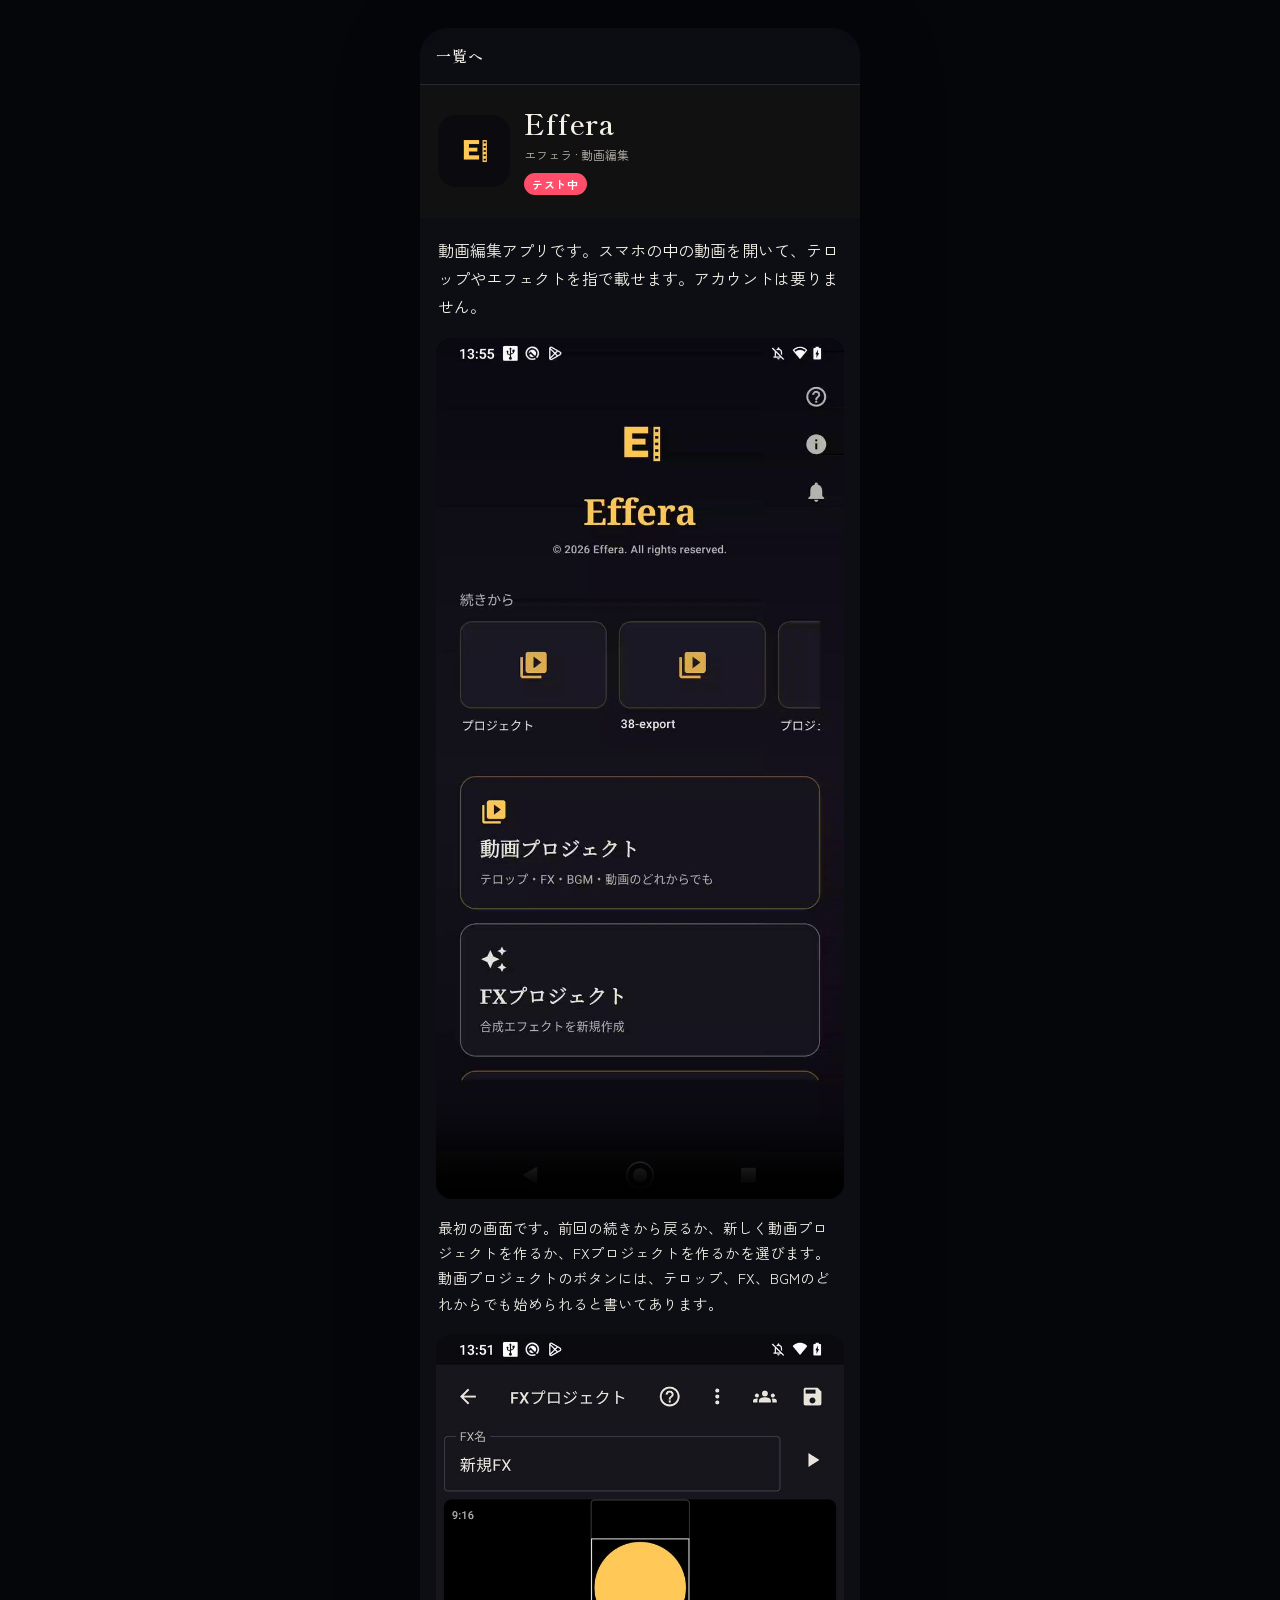
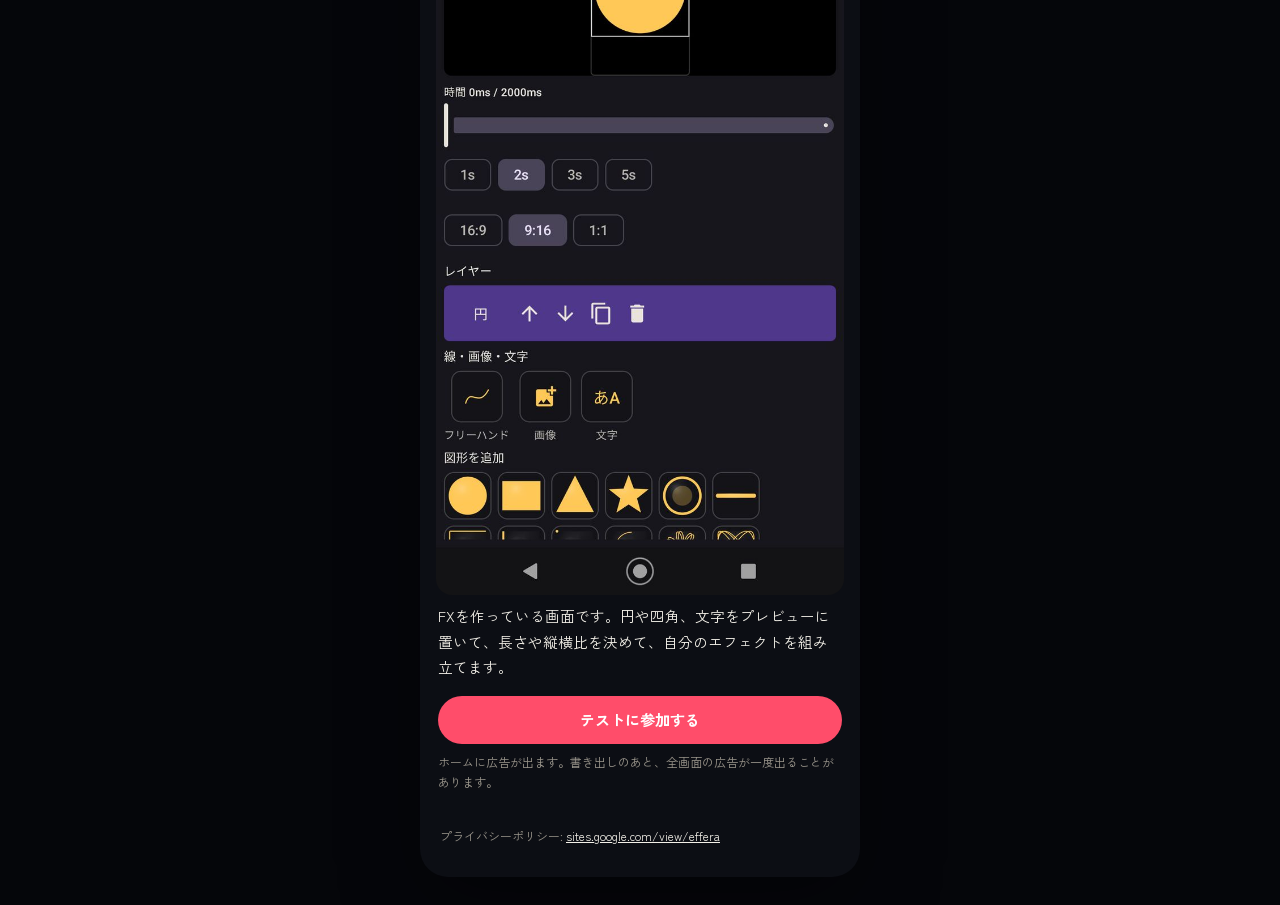
==== effera.html @ 66d4ed2a "しちゅーず開発室の紹介サイトを公開する。 Co-authored-by: Cursor <cursoragent@cursor.com>" ====
<!DOCTYPE html>
<html lang="ja">
<head>
  <meta charset="utf-8">
  <meta name="viewport" content="width=device-width, initial-scale=1, viewport-fit=cover">
  <meta name="theme-color" content="#0c0e14">
  <title>Effera — しちゅーず開発室</title>
  <link rel="icon" href="data:image/svg+xml,%3Csvg xmlns='http://www.w3.org/2000/svg' viewBox='0 0 32 32'%3E%3Crect width='32' height='32' rx='8' fill='%2316130f'/%3E%3Ccircle cx='16' cy='16' r='6' fill='none' stroke='%23c5362b' stroke-width='2'/%3E%3C/svg%3E">
  <link rel="preconnect" href="https://fonts.googleapis.com">
  <link rel="preconnect" href="https://fonts.gstatic.com" crossorigin>
  <link href="https://fonts.googleapis.com/css2?family=Shippori+Mincho:wght@500;600;700&family=Zen+Kaku+Gothic+New:wght@400;500;700&display=swap" rel="stylesheet">
  <link rel="stylesheet" href="styles.css">
</head>
<body>
  <div class="sheet">
    <header class="topbar">
      <a class="back" href="index.html">一覧へ</a>
    </header>
    <div class="mast mast--effera">
      <img src="assets/effera-icon.png" width="72" height="72" alt="">
      <div>
        <h1>Effera</h1>
        <p class="en">エフェラ · 動画編集</p>
        <span class="badge badge-test">テスト中</span>
      </div>
    </div>
    <p class="lead">動画編集アプリです。スマホの中の動画を開いて、テロップやエフェクトを指で載せます。アカウントは要りません。</p>
    <section class="scene">
      <video controls playsinline preload="metadata" poster="assets/shots/effera-home.jpg">
        <source src="assets/clips/effera.mp4" type="video/mp4">
      </video>
      <p>最初の画面です。前回の続きから戻るか、新しく動画プロジェクトを作るか、FXプロジェクトを作るかを選びます。動画プロジェクトのボタンには、テロップ、FX、BGMのどれからでも始められると書いてあります。</p>
    </section>
    <section class="scene">
      <img src="assets/shots/effera-fx.jpg" alt="円のレイヤーを置いているFXの編集画面">
      <p>FXを作っている画面です。円や四角、文字をプレビューに置いて、長さや縦横比を決めて、自分のエフェクトを組み立てます。</p>
    </section>
    <div class="actions">
      <a class="btn btn-seal" href="join.html?app=effera">テストに参加する</a>
    </div>
    <p class="fine">ホームに広告が出ます。書き出しのあと、全画面の広告が一度出ることがあります。</p>
    <footer class="site-footer">
      <p>プライバシーポリシー: <a href="https://sites.google.com/view/effera">sites.google.com/view/effera</a></p>
    </footer>
  </div>
</body>
</html>
---- styles.css ----
:root {
  --ink: #f3f0e8;
  --cream: #f3f0e8;
  --paper: #0c0e14;
  --card: #161922;
  --muted: #9b968c;
  --line: rgba(243, 240, 232, 0.12);
  --seal: #ff4d6a;
  --gold: #8fd3ff;
  --serif: "Shippori Mincho", "Yu Mincho", "Hiragino Mincho ProN", serif;
  --sans: "Zen Kaku Gothic New", "Hiragino Sans", "Yu Gothic", sans-serif;
  --sheet: 440px;
}

* { box-sizing: border-box; }

[hidden] { display: none !important; }

body {
  margin: 0;
  background: #05060a;
  color: var(--ink);
  font-family: var(--sans);
  font-weight: 400;
  line-height: 1.7;
  -webkit-font-smoothing: antialiased;
}

img { max-width: 100%; display: block; }

a { color: inherit; }

.sheet {
  width: min(100%, var(--sheet));
  margin: 0 auto;
  min-height: 100dvh;
  background: var(--paper);
}

.topbar {
  position: sticky;
  top: 0;
  z-index: 5;
  display: flex;
  align-items: center;
  gap: 12px;
  min-height: 48px;
  padding: calc(8px + env(safe-area-inset-top)) 16px 8px;
  background: rgba(12, 14, 20, 0.92);
  backdrop-filter: blur(10px);
  border-bottom: 1px solid var(--line);
}

.brand,
.back {
  font-family: var(--serif);
  font-weight: 600;
  letter-spacing: 0.06em;
  text-decoration: none;
  font-size: 15px;
}

.back {
  display: inline-flex;
  align-items: center;
  min-height: 40px;
}

.hero {
  padding: 32px 20px 8px;
}

.kicker {
  margin: 0 0 8px;
  font-size: 12px;
  letter-spacing: 0.22em;
  color: var(--gold);
}

h1 {
  margin: 0;
  font-family: var(--serif);
  font-weight: 600;
  font-size: 34px;
  line-height: 1.35;
  letter-spacing: 0.04em;
}

.lede {
  margin: 12px 0 0;
  color: var(--muted);
  font-size: 14px;
}

.list {
  display: grid;
  gap: 12px;
  margin: 0;
  padding: 18px 16px 8px;
  list-style: none;
}

.app {
  display: grid;
  grid-template-columns: 64px 1fr;
  gap: 4px 12px;
  align-items: center;
  padding: 14px;
  background: var(--card);
  border-radius: 18px;
}

.app img {
  grid-row: 1 / span 3;
  width: 64px;
  height: 64px;
  border-radius: 16px;
  align-self: start;
}

.app h2 {
  margin: 0;
  font-family: var(--serif);
  font-size: 20px;
  font-weight: 600;
  line-height: 1.3;
}

.app p {
  margin: 0;
  color: var(--muted);
  font-size: 13px;
  line-height: 1.5;
}

.badge {
  justify-self: start;
  display: inline-flex;
  align-items: center;
  min-height: 22px;
  margin-top: 4px;
  padding: 0 8px;
  border-radius: 999px;
  font-size: 11px;
  font-weight: 700;
  letter-spacing: 0.06em;
}

.badge-test {
  background: var(--seal);
  color: white;
}

.badge-soon {
  border: 1px solid rgba(243, 240, 232, 0.28);
  color: var(--muted);
}

.app .btn { grid-column: 1 / -1; margin-top: 8px; }

.mast {
  position: relative;
  display: grid;
  grid-template-columns: 72px 1fr;
  gap: 14px;
  align-items: center;
  padding: 20px 18px 22px;
  color: var(--cream);
}

.mast--effera { background: #111111; }
.mast--seki { background: #1b2838; }
.mast--seki::after,
.mast--library::after {
  content: "";
  position: absolute;
  left: 0;
  right: 0;
  bottom: 0;
  height: 5px;
}
.mast--seki::after {
  background: linear-gradient(90deg, #3d7edb 0 42%, #e2b23a 42% 58%, #e24b45 58% 100%);
}
.mast--library {
  background:
    radial-gradient(90px 60px at 88% 18%, rgba(255, 214, 140, 0.28), transparent 70%),
    #1a2744;
}
.mast--music {
  background:
    repeating-linear-gradient(
      to bottom,
      transparent 0 13px,
      rgba(246, 241, 230, 0.16) 13px 14px
    ),
    #3a2e26;
}

.mast img {
  width: 72px;
  height: 72px;
  border-radius: 18px;
}

.mast h1 {
  margin: 0;
  font-size: 28px;
  letter-spacing: 0.03em;
}

.mast .en {
  margin: 2px 0 0;
  font-size: 12px;
  color: rgba(246, 241, 230, 0.72);
}

.mast .badge { margin-top: 8px; }

.mast .badge-soon {
  border-color: rgba(246, 241, 230, 0.45);
  color: var(--cream);
}

.shots {
  display: flex;
  gap: 10px;
  overflow-x: auto;
  scroll-snap-type: x mandatory;
  padding: 14px 16px 0;
  scrollbar-width: none;
}

.shots::-webkit-scrollbar { display: none; }

.shots img {
  height: 280px;
  width: auto;
  max-width: none;
  border-radius: 14px;
  scroll-snap-align: start;
  background: #111;
  border: 1px solid var(--line);
}

.swipe {
  margin: 6px 18px 0;
  color: var(--muted);
  font-size: 11px;
  letter-spacing: 0.08em;
}

.lead {
  margin: 0;
  padding: 18px 18px 0;
  font-size: 16px;
  line-height: 1.75;
}

.scene {
  margin: 18px 16px 0;
}

.scene img,
.scene video {
  width: 100%;
  height: auto;
  border-radius: 16px;
  background: #000;
}

.scene p {
  margin: 8px 2px 0;
  font-size: 14.5px;
  line-height: 1.75;
}

.body { padding: 16px 18px 8px; }

.hook {
  margin: 0;
  font-family: var(--serif);
  font-size: 18px;
  font-weight: 600;
  line-height: 1.55;
}

.body > p { margin: 10px 0 0; font-size: 14.5px; }

.points {
  margin: 14px 0 0;
  padding: 0;
  list-style: none;
}

.points li {
  display: flex;
  gap: 10px;
  align-items: baseline;
  padding: 8px 0;
  border-top: 1px solid var(--line);
  font-size: 14px;
}

.points li::before {
  content: "";
  flex: 0 0 6px;
  height: 6px;
  border-radius: 50%;
  background: var(--seal);
  transform: translateY(-1px);
}

.actions {
  display: grid;
  gap: 8px;
  padding: 16px 18px 8px;
}

.btn {
  display: flex;
  align-items: center;
  justify-content: center;
  min-height: 48px;
  padding: 0 16px;
  border-radius: 999px;
  text-decoration: none;
  font-weight: 700;
  font-size: 15px;
}

.btn-seal { background: var(--seal); color: white; }
.btn-ink { background: #f3f0e8; color: #0c0e14; }
.btn-ghost {
  background: transparent;
  color: var(--cream);
  border: 1px solid rgba(243, 240, 232, 0.28);
}

.clip {
  margin: 16px 16px 0;
}

.clip video {
  width: 100%;
  height: auto;
  border-radius: 18px;
  background: #000;
}

.clip figcaption {
  margin: 8px 2px 0;
  color: var(--muted);
  font-size: 11px;
  letter-spacing: 0.08em;
}

.fine {
  margin: 0;
  padding: 0 18px 12px;
  color: var(--muted);
  font-size: 12px;
}

.steps {
  margin: 16px 16px 0;
  padding: 0;
  list-style: none;
  display: grid;
  gap: 12px;
}

.steps li {
  display: grid;
  grid-template-columns: 42px 1fr;
  gap: 12px;
  align-items: start;
  padding: 14px 14px 14px 12px;
  background: var(--card);
  border-radius: 16px;
}

.steps li > span {
  font-family: var(--serif);
  font-size: 26px;
  line-height: 1;
  color: var(--seal);
}

.steps strong { display: block; font-size: 15px; }

.steps p {
  margin: 2px 0 0;
  color: var(--muted);
  font-size: 13px;
}

.cautions {
  margin: 14px 18px 0;
  padding: 0;
  list-style: none;
  color: var(--muted);
  font-size: 13px;
}

.cautions li {
  padding: 7px 0;
  border-top: 1px solid var(--line);
}

.site-footer {
  padding: 22px 20px calc(22px + env(safe-area-inset-bottom));
  color: var(--muted);
  font-size: 12px;
}

.site-footer p { margin: 0 0 8px; }
.site-footer a { color: var(--ink); }

.join-lead { font-size: 14px; }

:focus-visible {
  outline: 2px solid var(--seal);
  outline-offset: 3px;
}

@media (min-width: 720px) {
  body { padding: 28px 0; }
  .sheet {
    min-height: auto;
    border-radius: 28px;
    overflow: hidden;
    box-shadow: 0 24px 80px rgba(0, 0, 0, 0.35);
  }
}
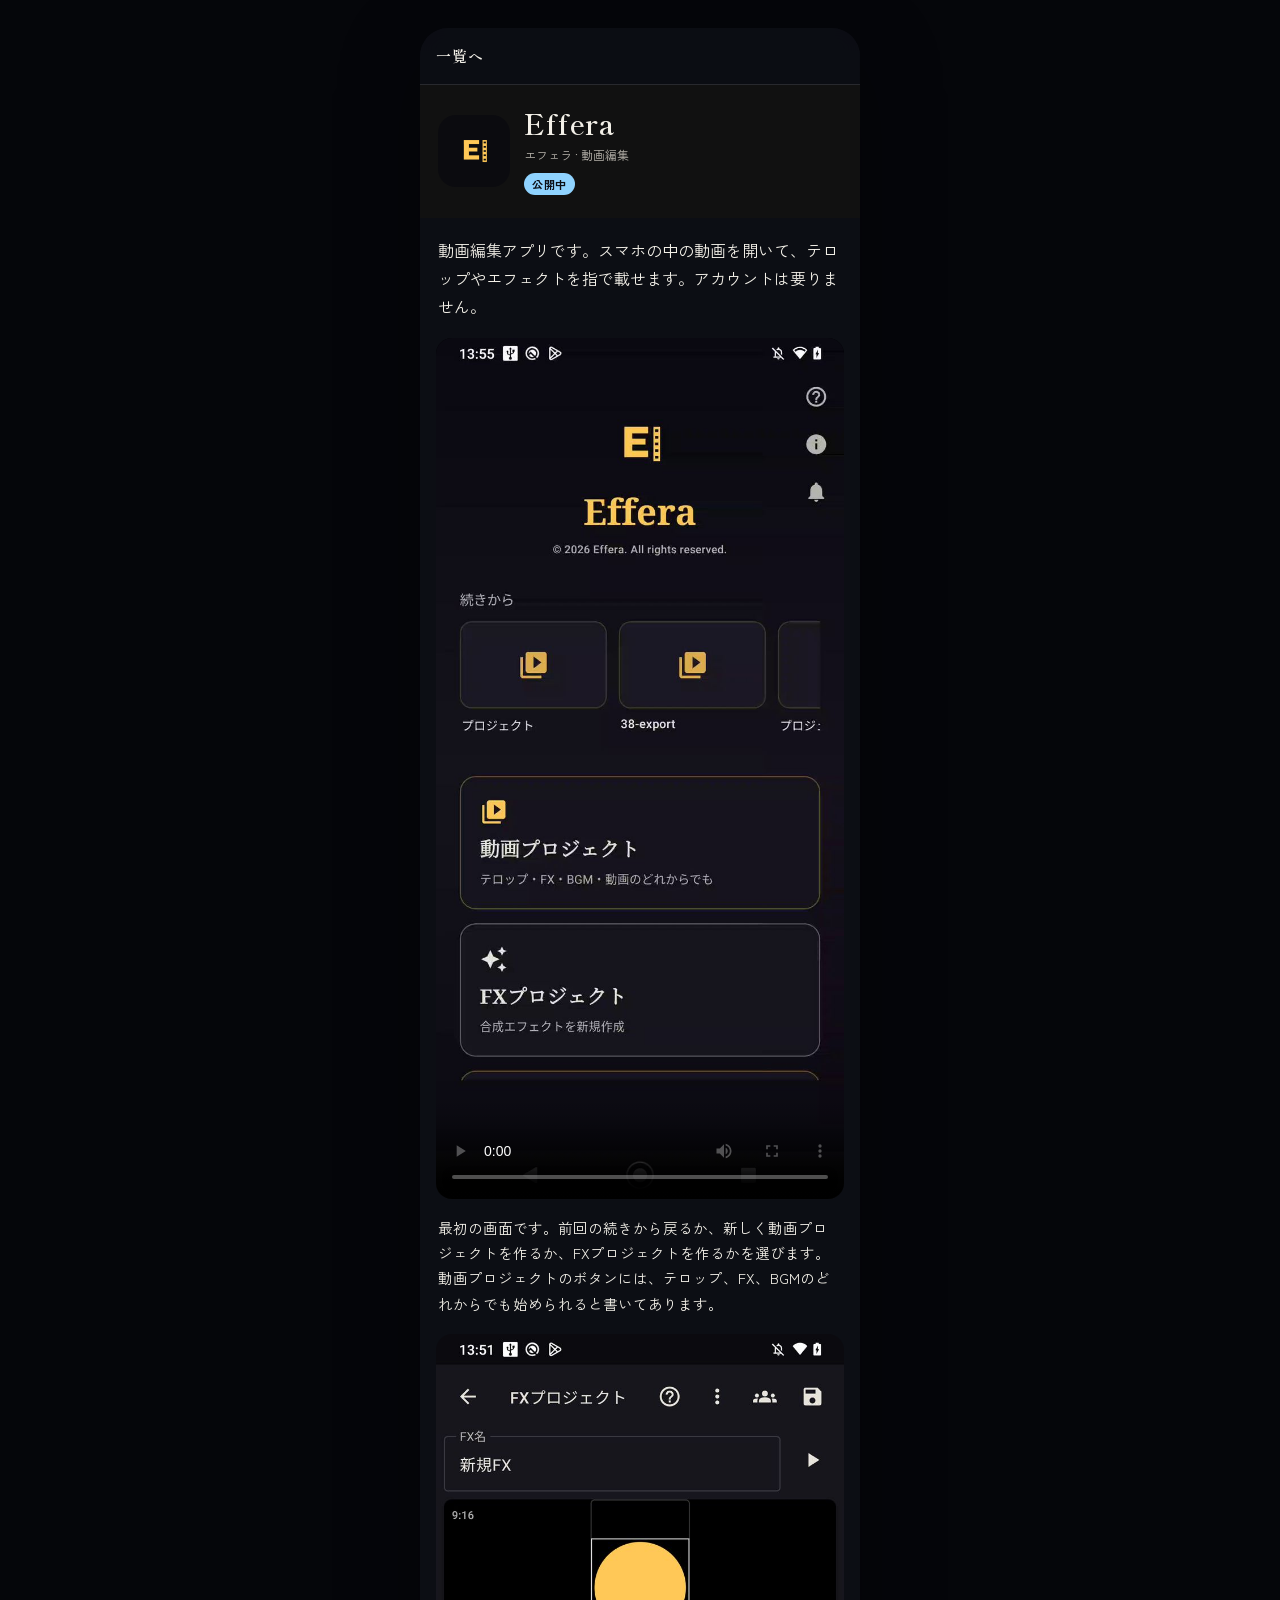
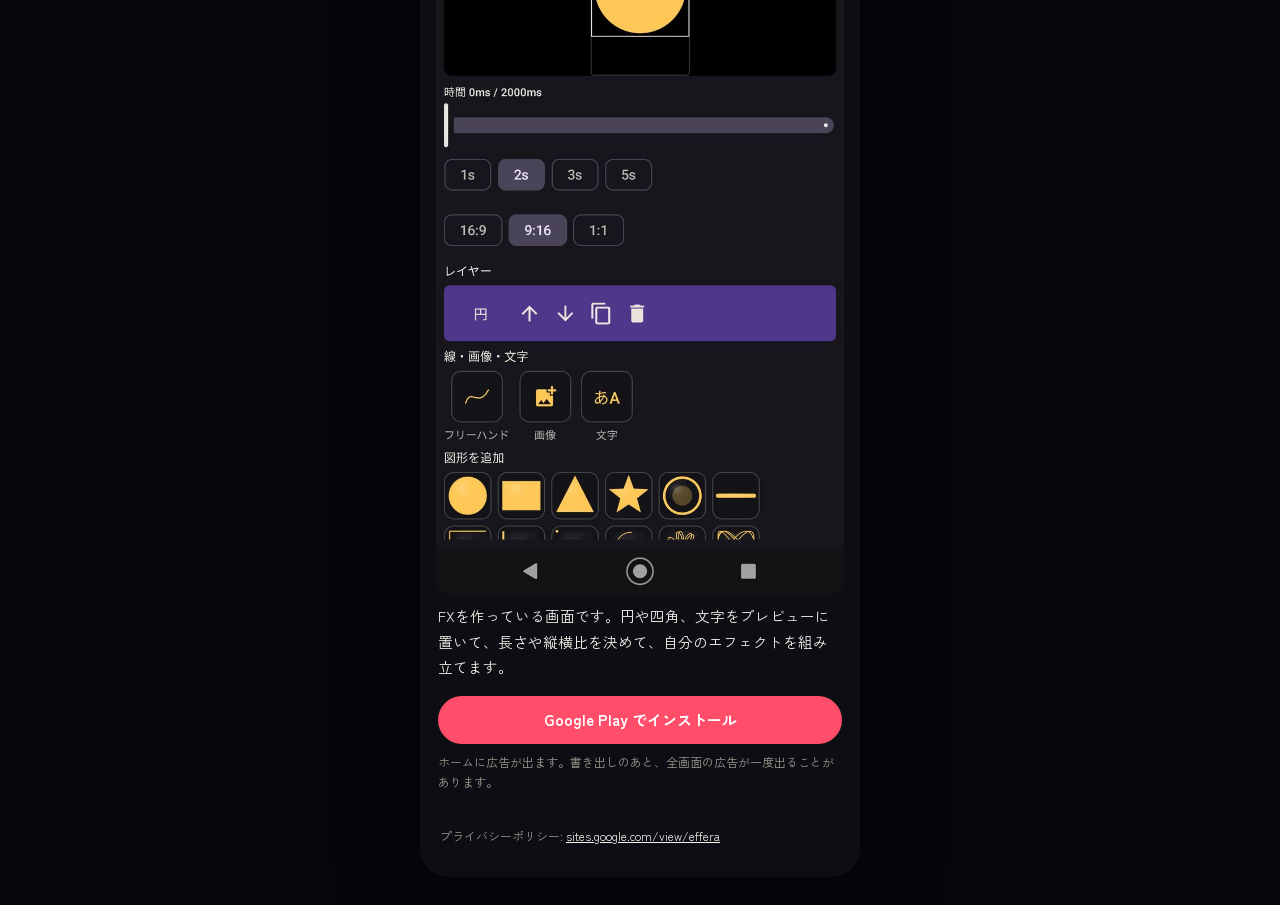
==== commit 22bf1dd1: "Efferaを公開済みにして、Google Playからインストールできるようにする。 Co-authored-by: Cursor <cursoragent@cursor.com>" ====
--- a/effera.html
+++ b/effera.html
@@ -4,24 +4,59 @@
   <meta charset="utf-8">
   <meta name="viewport" content="width=device-width, initial-scale=1, viewport-fit=cover">
   <meta name="theme-color" content="#0c0e14">
+  <meta name="description" content="動画編集アプリです。スマホの中の動画を開いて、テロップやエフェクトを指で載せます。アカウントは要りません。Google Playで公開中です。">
+  <meta name="robots" content="index,follow,max-image-preview:large">
+  <link rel="canonical" href="https://stew0428-sketch.github.io/shichuzu/effera.html">
+  <meta property="og:type" content="website">
+  <meta property="og:locale" content="ja_JP">
+  <meta property="og:site_name" content="しちゅーず開発室">
+  <meta property="og:title" content="Effera — しちゅーず開発室">
+  <meta property="og:description" content="動画編集アプリです。スマホの中の動画を開いて、テロップやエフェクトを指で載せます。アカウントは要りません。">
+  <meta property="og:url" content="https://stew0428-sketch.github.io/shichuzu/effera.html">
+  <meta property="og:image" content="https://stew0428-sketch.github.io/shichuzu/assets/shots/effera-home.jpg">
+  <meta name="twitter:card" content="summary_large_image">
+  <meta name="twitter:title" content="Effera — しちゅーず開発室">
+  <meta name="twitter:description" content="動画編集アプリです。スマホの中の動画を開いて、テロップやエフェクトを指で載せます。アカウントは要りません。">
+  <meta name="twitter:image" content="https://stew0428-sketch.github.io/shichuzu/assets/shots/effera-home.jpg">
   <title>Effera — しちゅーず開発室</title>
   <link rel="icon" href="data:image/svg+xml,%3Csvg xmlns='http://www.w3.org/2000/svg' viewBox='0 0 32 32'%3E%3Crect width='32' height='32' rx='8' fill='%2316130f'/%3E%3Ccircle cx='16' cy='16' r='6' fill='none' stroke='%23c5362b' stroke-width='2'/%3E%3C/svg%3E">
   <link rel="preconnect" href="https://fonts.googleapis.com">
   <link rel="preconnect" href="https://fonts.gstatic.com" crossorigin>
   <link href="https://fonts.googleapis.com/css2?family=Shippori+Mincho:wght@500;600;700&family=Zen+Kaku+Gothic+New:wght@400;500;700&display=swap" rel="stylesheet">
   <link rel="stylesheet" href="styles.css">
+  <script type="application/ld+json">
+  {
+    "@context": "https://schema.org",
+    "@type": "SoftwareApplication",
+    "name": "Effera",
+    "alternateName": "エフェラ",
+    "applicationCategory": "MultimediaApplication",
+    "operatingSystem": "Android",
+    "description": "動画編集アプリです。スマホの中の動画を開いて、テロップやエフェクトを指で載せます。アカウントは要りません。",
+    "image": "https://stew0428-sketch.github.io/shichuzu/assets/shots/effera-home.jpg",
+    "url": "https://stew0428-sketch.github.io/shichuzu/effera.html",
+    "downloadUrl": "https://play.google.com/store/apps/details?id=app.effera",
+    "inLanguage": "ja",
+    "author": {
+      "@type": "Organization",
+      "name": "しちゅーず開発室",
+      "url": "https://stew0428-sketch.github.io/shichuzu/"
+    }
+  }
+  </script>
 </head>
 <body>
   <div class="sheet">
     <header class="topbar">
       <a class="back" href="index.html">一覧へ</a>
     </header>
+    <main>
     <div class="mast mast--effera">
       <img src="assets/effera-icon.png" width="72" height="72" alt="">
       <div>
         <h1>Effera</h1>
         <p class="en">エフェラ · 動画編集</p>
-        <span class="badge badge-test">テスト中</span>
+        <span class="badge badge-live">公開中</span>
       </div>
     </div>
     <p class="lead">動画編集アプリです。スマホの中の動画を開いて、テロップやエフェクトを指で載せます。アカウントは要りません。</p>
@@ -36,12 +71,13 @@
       <p>FXを作っている画面です。円や四角、文字をプレビューに置いて、長さや縦横比を決めて、自分のエフェクトを組み立てます。</p>
     </section>
     <div class="actions">
-      <a class="btn btn-seal" href="join.html?app=effera">テストに参加する</a>
+      <a class="btn btn-seal" href="https://play.google.com/store/apps/details?id=app.effera">Google Play でインストール</a>
     </div>
     <p class="fine">ホームに広告が出ます。書き出しのあと、全画面の広告が一度出ることがあります。</p>
     <footer class="site-footer">
       <p>プライバシーポリシー: <a href="https://sites.google.com/view/effera">sites.google.com/view/effera</a></p>
     </footer>
+    </main>
   </div>
 </body>
 </html>
--- a/styles.css
+++ b/styles.css
@@ -151,6 +151,11 @@
   color: white;
 }
 
+.badge-live {
+  background: var(--gold);
+  color: #0c0e14;
+}
+
 .badge-soon {
   border: 1px solid rgba(243, 240, 232, 0.28);
   color: var(--muted);
@@ -187,15 +192,7 @@
     radial-gradient(90px 60px at 88% 18%, rgba(255, 214, 140, 0.28), transparent 70%),
     #1a2744;
 }
-.mast--music {
-  background:
-    repeating-linear-gradient(
-      to bottom,
-      transparent 0 13px,
-      rgba(246, 241, 230, 0.16) 13px 14px
-    ),
-    #3a2e26;
-}
+.mast--music { background: #231238; }
 
 .mast img {
   width: 72px;
@@ -408,6 +405,36 @@
   border-top: 1px solid var(--line);
 }
 
+.faq {
+  margin: 22px 16px 0;
+  padding: 16px 14px 6px;
+  background: var(--card);
+  border-radius: 18px;
+}
+
+.faq h2 {
+  margin: 0;
+  font-family: var(--serif);
+  font-size: 18px;
+  font-weight: 600;
+}
+
+.faq h3 {
+  margin: 16px 0 0;
+  font-size: 14px;
+  font-weight: 700;
+  line-height: 1.5;
+}
+
+.faq p {
+  margin: 4px 0 0;
+  color: var(--muted);
+  font-size: 13.5px;
+  line-height: 1.7;
+}
+
+.faq a { color: var(--ink); }
+
 .site-footer {
   padding: 22px 20px calc(22px + env(safe-area-inset-bottom));
   color: var(--muted);
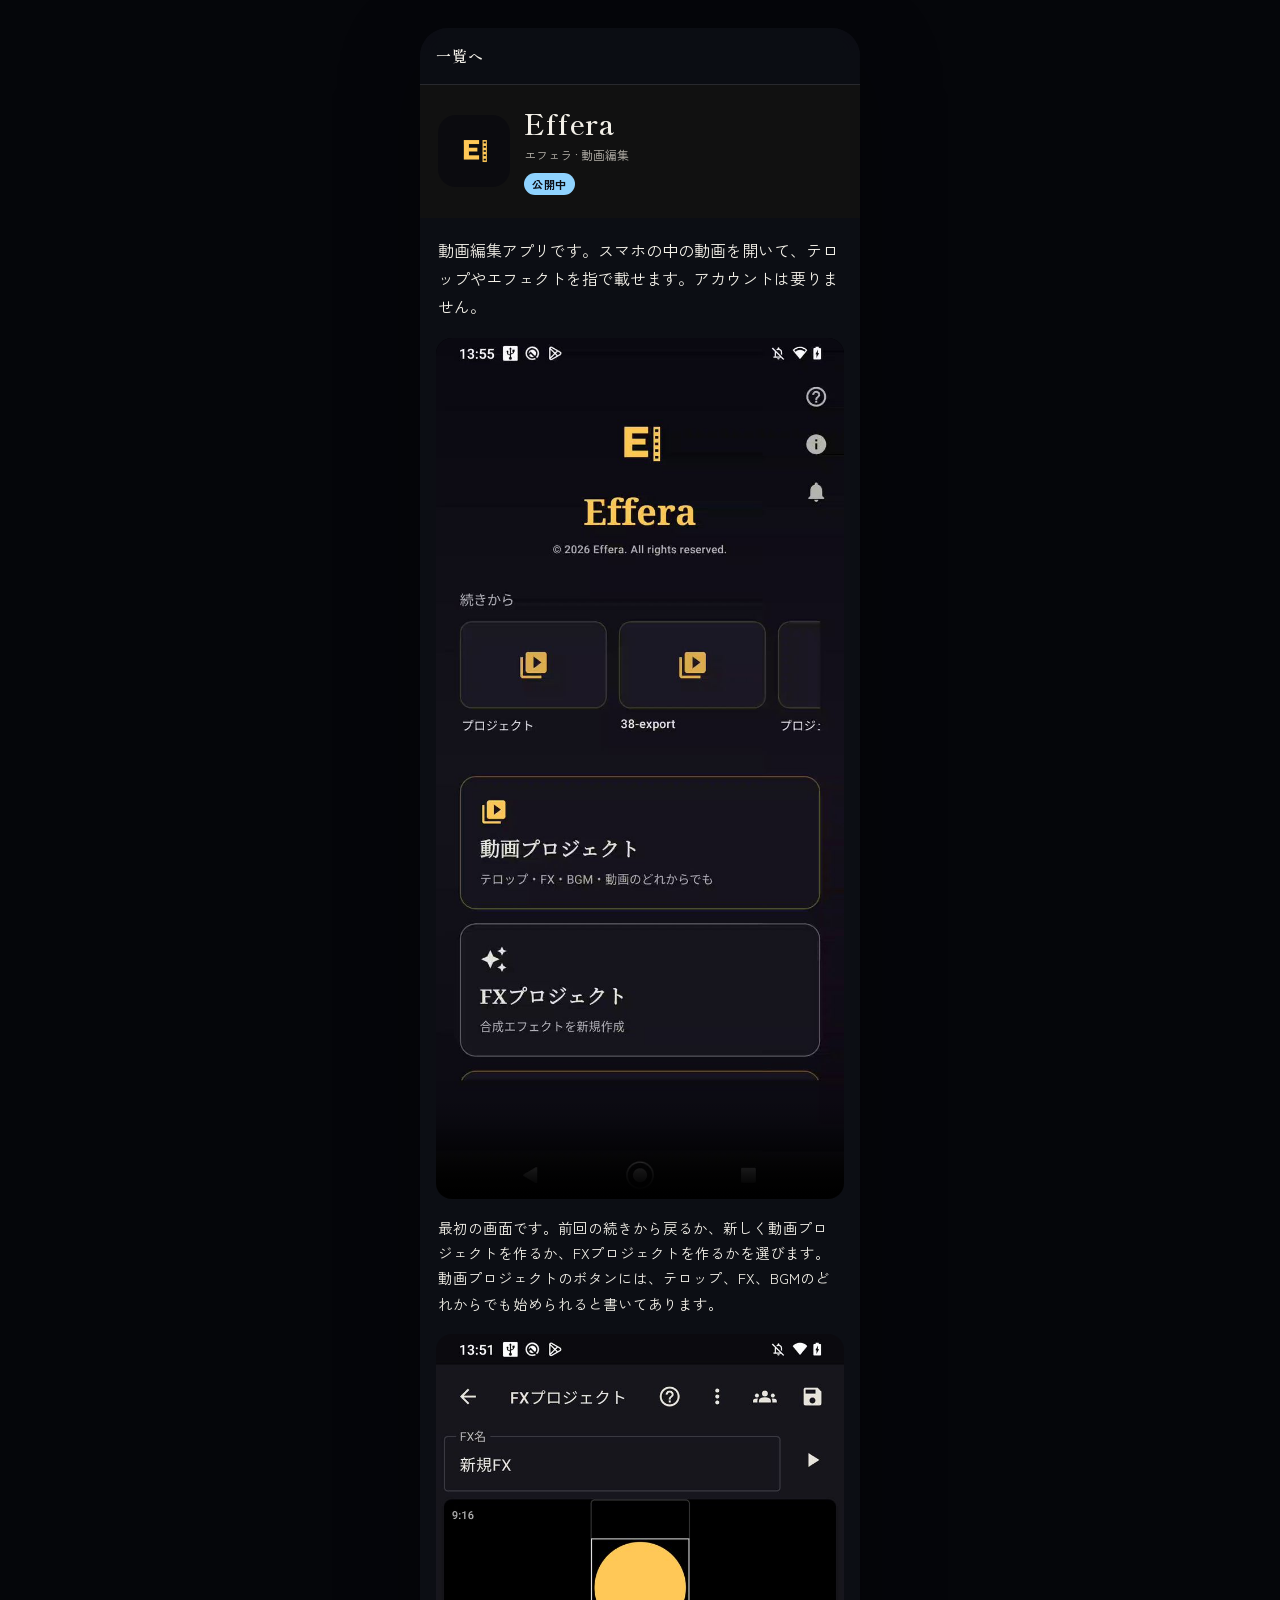
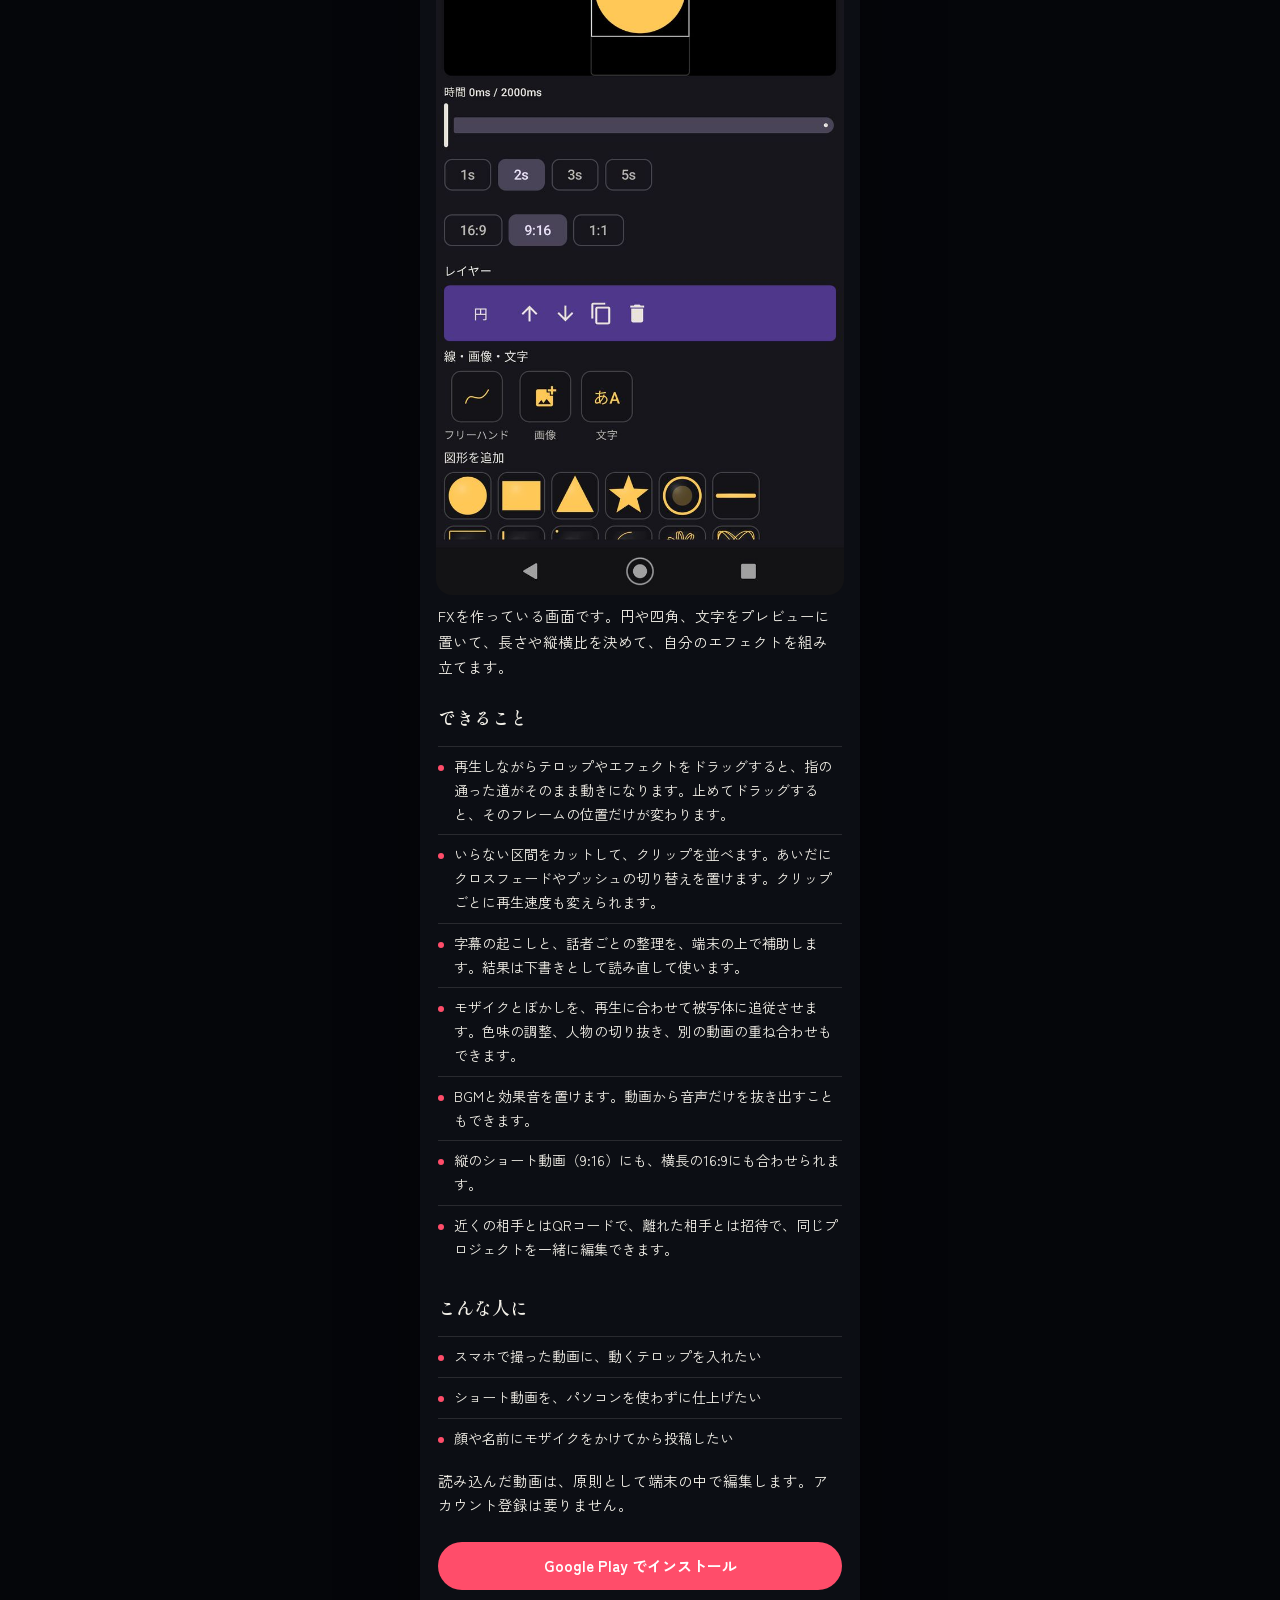
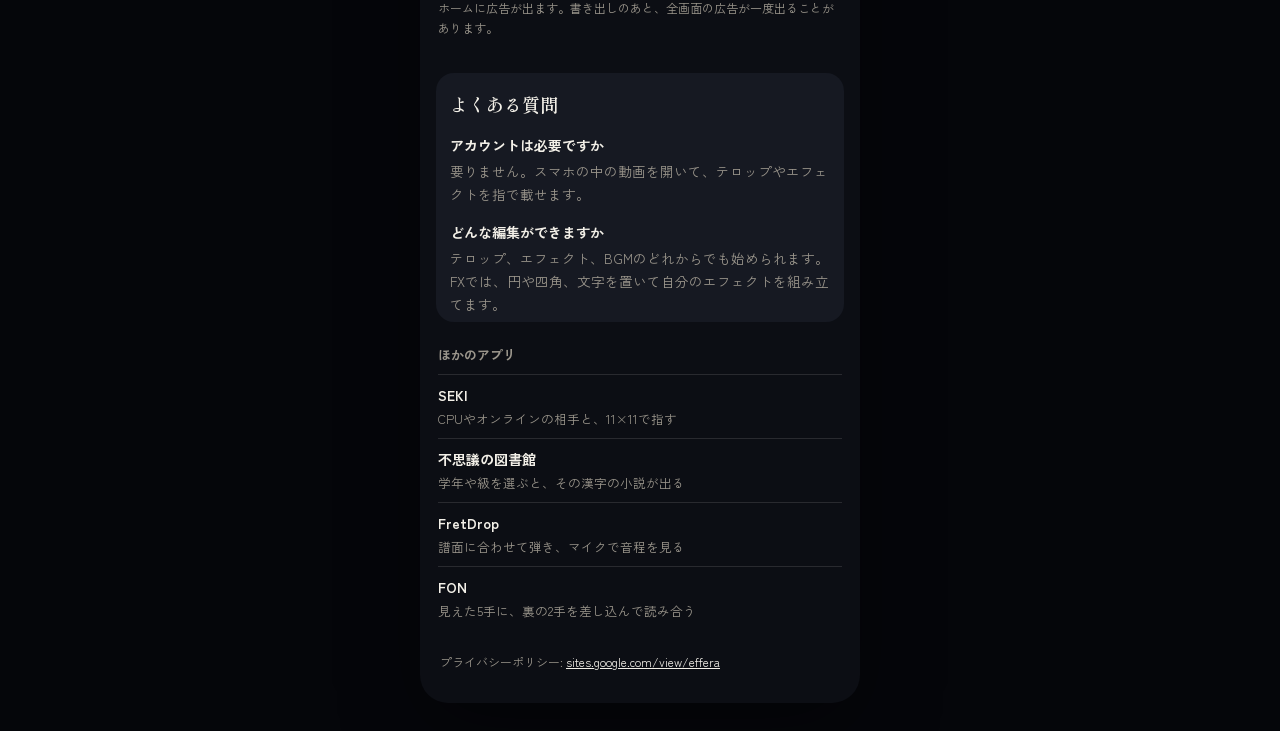
==== commit e5d1a067: "各アプリの中身が検索と一覧から伝わるように、画面と本文を増やす。 Co-authored-by: Cursor <cursoragent@cursor.com>" ====
--- a/effera.html
+++ b/effera.html
@@ -1,6 +1,15 @@
 <!DOCTYPE html>
 <html lang="ja">
 <head>
+  <!-- Google tag (gtag.js) -->
+  <script async src="https://www.googletagmanager.com/gtag/js?id=G-Q0G8CTQDV0"></script>
+  <script>
+    window.dataLayer = window.dataLayer || [];
+    function gtag(){dataLayer.push(arguments);}
+    gtag('js', new Date());
+
+    gtag('config', 'G-Q0G8CTQDV0');
+  </script>
   <meta charset="utf-8">
   <meta name="viewport" content="width=device-width, initial-scale=1, viewport-fit=cover">
   <meta name="theme-color" content="#0c0e14">
@@ -10,15 +19,15 @@
   <meta property="og:type" content="website">
   <meta property="og:locale" content="ja_JP">
   <meta property="og:site_name" content="しちゅーず開発室">
-  <meta property="og:title" content="Effera — しちゅーず開発室">
+  <meta property="og:title" content="Effera — スマホの動画編集アプリ">
   <meta property="og:description" content="動画編集アプリです。スマホの中の動画を開いて、テロップやエフェクトを指で載せます。アカウントは要りません。">
   <meta property="og:url" content="https://stew0428-sketch.github.io/shichuzu/effera.html">
   <meta property="og:image" content="https://stew0428-sketch.github.io/shichuzu/assets/shots/effera-home.jpg">
   <meta name="twitter:card" content="summary_large_image">
-  <meta name="twitter:title" content="Effera — しちゅーず開発室">
+  <meta name="twitter:title" content="Effera — スマホの動画編集アプリ">
   <meta name="twitter:description" content="動画編集アプリです。スマホの中の動画を開いて、テロップやエフェクトを指で載せます。アカウントは要りません。">
   <meta name="twitter:image" content="https://stew0428-sketch.github.io/shichuzu/assets/shots/effera-home.jpg">
-  <title>Effera — しちゅーず開発室</title>
+  <title>Effera — スマホの動画編集アプリ</title>
   <link rel="icon" href="data:image/svg+xml,%3Csvg xmlns='http://www.w3.org/2000/svg' viewBox='0 0 32 32'%3E%3Crect width='32' height='32' rx='8' fill='%2316130f'/%3E%3Ccircle cx='16' cy='16' r='6' fill='none' stroke='%23c5362b' stroke-width='2'/%3E%3C/svg%3E">
   <link rel="preconnect" href="https://fonts.googleapis.com">
   <link rel="preconnect" href="https://fonts.gstatic.com" crossorigin>
@@ -36,12 +45,37 @@
     "image": "https://stew0428-sketch.github.io/shichuzu/assets/shots/effera-home.jpg",
     "url": "https://stew0428-sketch.github.io/shichuzu/effera.html",
     "downloadUrl": "https://play.google.com/store/apps/details?id=app.effera",
+    "offers": { "@type": "Offer", "price": "0", "priceCurrency": "JPY" },
     "inLanguage": "ja",
     "author": {
       "@type": "Organization",
       "name": "しちゅーず開発室",
       "url": "https://stew0428-sketch.github.io/shichuzu/"
     }
+  }
+  </script>
+  <script type="application/ld+json">
+  {
+    "@context": "https://schema.org",
+    "@type": "FAQPage",
+    "mainEntity": [
+      {
+        "@type": "Question",
+        "name": "アカウントは必要ですか",
+        "acceptedAnswer": {
+          "@type": "Answer",
+          "text": "要りません。スマホの中の動画を開いて、テロップやエフェクトを指で載せます。"
+        }
+      },
+      {
+        "@type": "Question",
+        "name": "どんな編集ができますか",
+        "acceptedAnswer": {
+          "@type": "Answer",
+          "text": "テロップ、エフェクト、BGMのどれからでも始められます。FXでは、円や四角、文字を置いて自分のエフェクトを組み立てます。"
+        }
+      }
+    ]
   }
   </script>
 </head>
@@ -70,10 +104,45 @@
       <img src="assets/shots/effera-fx.jpg" alt="円のレイヤーを置いているFXの編集画面">
       <p>FXを作っている画面です。円や四角、文字をプレビューに置いて、長さや縦横比を決めて、自分のエフェクトを組み立てます。</p>
     </section>
+    <section class="body">
+      <h2>できること</h2>
+      <ul class="points">
+        <li>再生しながらテロップやエフェクトをドラッグすると、指の通った道がそのまま動きになります。止めてドラッグすると、そのフレームの位置だけが変わります。</li>
+        <li>いらない区間をカットして、クリップを並べます。あいだにクロスフェードやプッシュの切り替えを置けます。クリップごとに再生速度も変えられます。</li>
+        <li>字幕の起こしと、話者ごとの整理を、端末の上で補助します。結果は下書きとして読み直して使います。</li>
+        <li>モザイクとぼかしを、再生に合わせて被写体に追従させます。色味の調整、人物の切り抜き、別の動画の重ね合わせもできます。</li>
+        <li>BGMと効果音を置けます。動画から音声だけを抜き出すこともできます。</li>
+        <li>縦のショート動画（9:16）にも、横長の16:9にも合わせられます。</li>
+        <li>近くの相手とはQRコードで、離れた相手とは招待で、同じプロジェクトを一緒に編集できます。</li>
+      </ul>
+      <h2>こんな人に</h2>
+      <ul class="points">
+        <li>スマホで撮った動画に、動くテロップを入れたい</li>
+        <li>ショート動画を、パソコンを使わずに仕上げたい</li>
+        <li>顔や名前にモザイクをかけてから投稿したい</li>
+      </ul>
+      <p>読み込んだ動画は、原則として端末の中で編集します。アカウント登録は要りません。</p>
+    </section>
     <div class="actions">
       <a class="btn btn-seal" href="https://play.google.com/store/apps/details?id=app.effera">Google Play でインストール</a>
     </div>
     <p class="fine">ホームに広告が出ます。書き出しのあと、全画面の広告が一度出ることがあります。</p>
+    <section class="faq">
+      <h2>よくある質問</h2>
+      <h3>アカウントは必要ですか</h3>
+      <p>要りません。スマホの中の動画を開いて、テロップやエフェクトを指で載せます。</p>
+      <h3>どんな編集ができますか</h3>
+      <p>テロップ、エフェクト、BGMのどれからでも始められます。FXでは、円や四角、文字を置いて自分のエフェクトを組み立てます。</p>
+    </section>
+    <nav class="also" aria-label="ほかのアプリ">
+      <h2>ほかのアプリ</h2>
+      <ul>
+        <li><a href="seki.html">SEKI</a><span>CPUやオンラインの相手と、11×11で指す</span></li>
+        <li><a href="library.html">不思議の図書館</a><span>学年や級を選ぶと、その漢字の小説が出る</span></li>
+        <li><a href="music.html">FretDrop</a><span>譜面に合わせて弾き、マイクで音程を見る</span></li>
+        <li><a href="fon.html">FON</a><span>見えた5手に、裏の2手を差し込んで読み合う</span></li>
+      </ul>
+    </nav>
     <footer class="site-footer">
       <p>プライバシーポリシー: <a href="https://sites.google.com/view/effera">sites.google.com/view/effera</a></p>
     </footer>
--- a/styles.css
+++ b/styles.css
@@ -111,7 +111,7 @@
 }
 
 .app img {
-  grid-row: 1 / span 3;
+  grid-row: 1 / span 4;
   width: 64px;
   height: 64px;
   border-radius: 16px;
@@ -163,6 +163,13 @@
 
 .app .btn { grid-column: 1 / -1; margin-top: 8px; }
 
+.app .genre {
+  color: var(--gold);
+  font-size: 11px;
+  font-weight: 700;
+  letter-spacing: 0.08em;
+}
+
 .mast {
   position: relative;
   display: grid;
@@ -193,6 +200,7 @@
     #1a2744;
 }
 .mast--music { background: #231238; }
+.mast--fon { background: #4a1016; }
 
 .mast img {
   width: 72px;
@@ -229,6 +237,13 @@
 }
 
 .shots::-webkit-scrollbar { display: none; }
+
+.shots a {
+  flex: 0 0 auto;
+  scroll-snap-align: start;
+}
+
+.shots--top img { height: 240px; }
 
 .shots img {
   height: 280px;
@@ -283,6 +298,15 @@
 }
 
 .body > p { margin: 10px 0 0; font-size: 14.5px; }
+
+.body h2 {
+  margin: 22px 0 0;
+  font-family: var(--serif);
+  font-size: 18px;
+  font-weight: 600;
+}
+
+.body h2:first-child { margin-top: 6px; }
 
 .points {
   margin: 14px 0 0;
@@ -435,6 +459,42 @@
 
 .faq a { color: var(--ink); }
 
+.also {
+  margin: 18px 16px 0;
+  padding: 4px 2px 0;
+}
+
+.also h2 {
+  margin: 0;
+  font-size: 13px;
+  font-weight: 700;
+  color: var(--muted);
+}
+
+.also ul {
+  margin: 8px 0 0;
+  padding: 0;
+  list-style: none;
+}
+
+.also li {
+  padding: 9px 0;
+  border-top: 1px solid var(--line);
+  font-size: 14px;
+}
+
+.also a {
+  font-weight: 700;
+  text-decoration: none;
+}
+
+.also span {
+  display: block;
+  color: var(--muted);
+  font-size: 12.5px;
+  font-weight: 400;
+}
+
 .site-footer {
   padding: 22px 20px calc(22px + env(safe-area-inset-bottom));
   color: var(--muted);
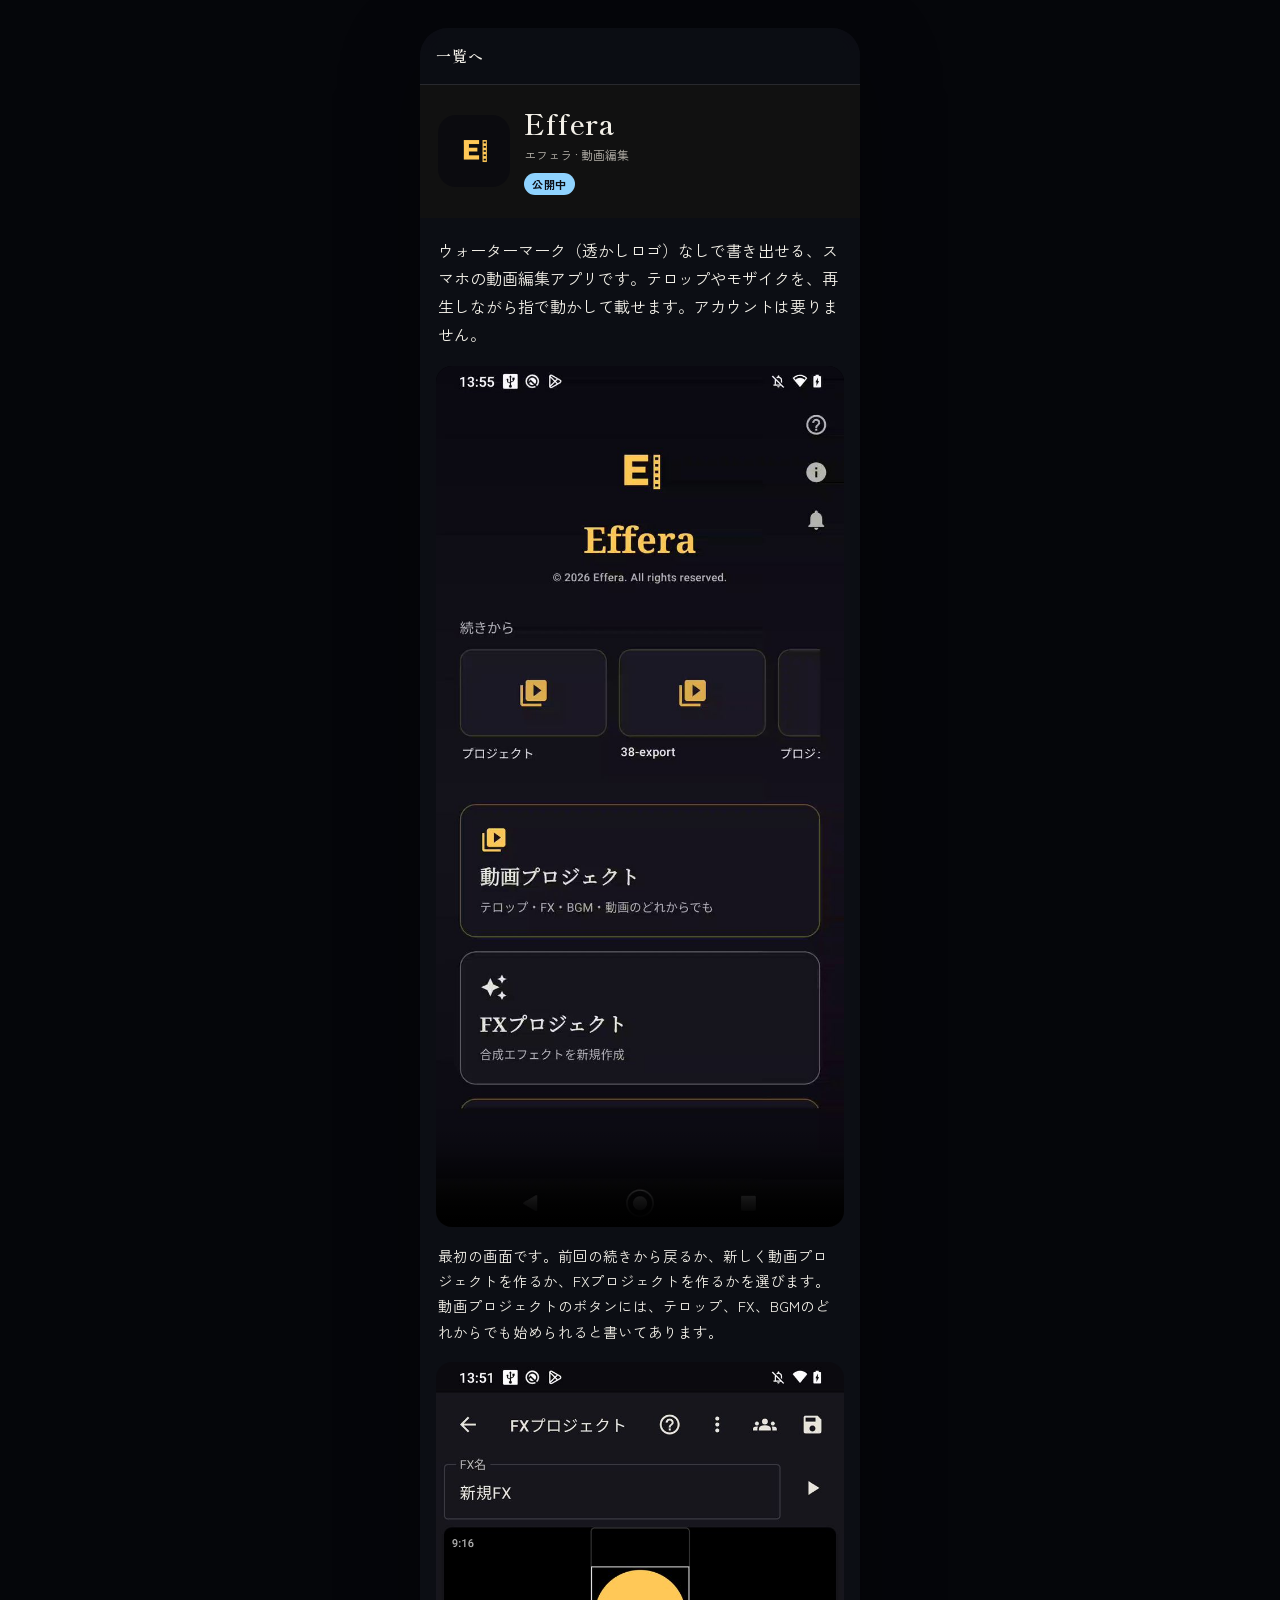
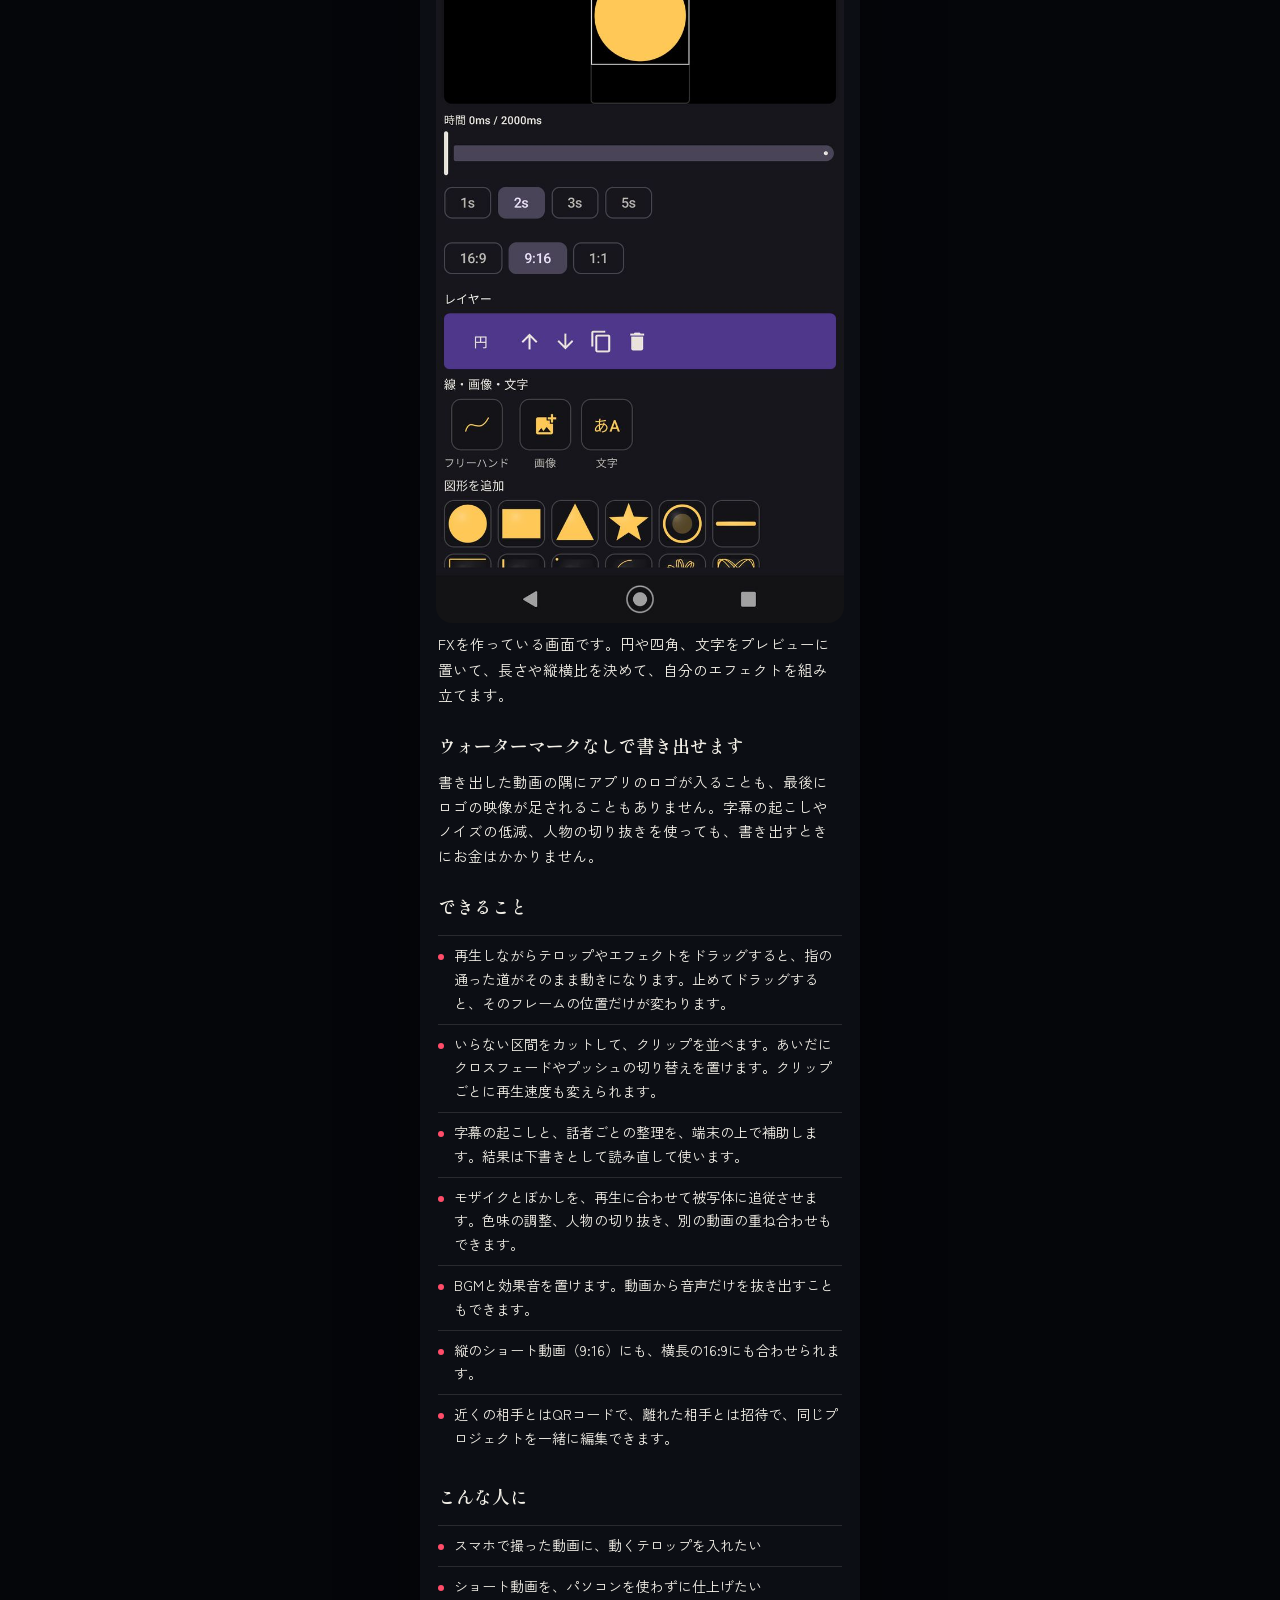
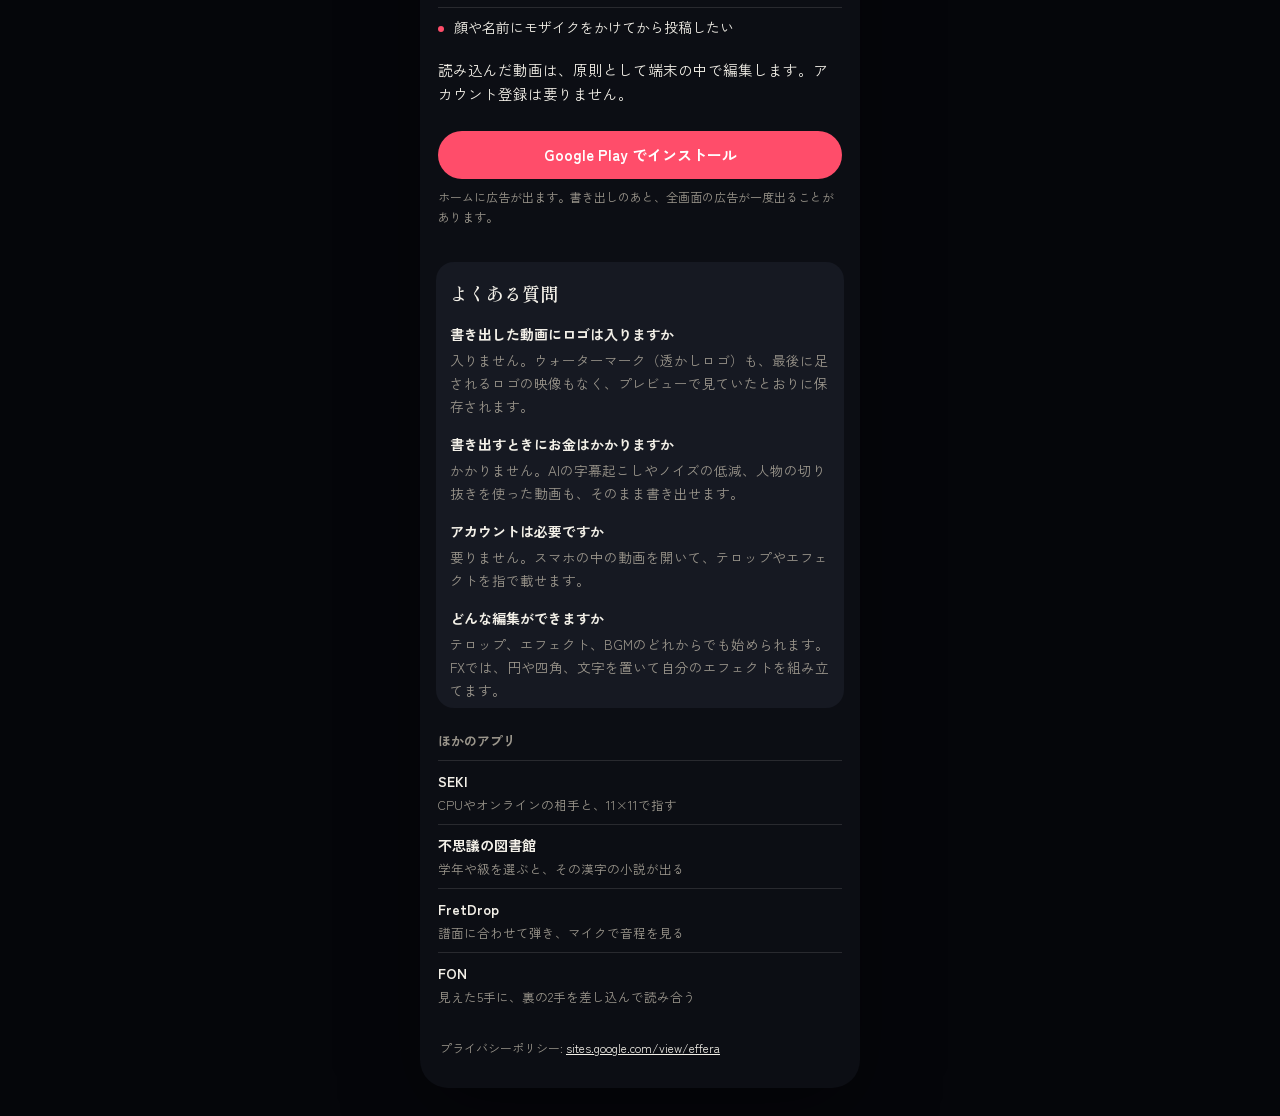
==== commit d5c45aad: "Effera の書き出しにウォーターマークが入らないことが、検索とページから伝わるようにする。 Co-authored-by: Cursor <cursoragent@cursor.com>" ====
--- a/effera.html
+++ b/effera.html
@@ -13,21 +13,21 @@
   <meta charset="utf-8">
   <meta name="viewport" content="width=device-width, initial-scale=1, viewport-fit=cover">
   <meta name="theme-color" content="#0c0e14">
-  <meta name="description" content="動画編集アプリです。スマホの中の動画を開いて、テロップやエフェクトを指で載せます。アカウントは要りません。Google Playで公開中です。">
+  <meta name="description" content="ウォーターマーク（透かしロゴ）なしで書き出せる、スマホの動画編集アプリです。テロップやモザイクを、再生しながら指で動かして載せます。アカウントは要りません。Google Playで公開中です。">
   <meta name="robots" content="index,follow,max-image-preview:large">
   <link rel="canonical" href="https://stew0428-sketch.github.io/shichuzu/effera.html">
   <meta property="og:type" content="website">
   <meta property="og:locale" content="ja_JP">
   <meta property="og:site_name" content="しちゅーず開発室">
-  <meta property="og:title" content="Effera — スマホの動画編集アプリ">
-  <meta property="og:description" content="動画編集アプリです。スマホの中の動画を開いて、テロップやエフェクトを指で載せます。アカウントは要りません。">
+  <meta property="og:title" content="Effera — ウォーターマークなしの動画編集アプリ">
+  <meta property="og:description" content="ウォーターマーク（透かしロゴ）なしで書き出せる、スマホの動画編集アプリです。テロップやモザイクを、再生しながら指で動かして載せます。アカウントは要りません。">
   <meta property="og:url" content="https://stew0428-sketch.github.io/shichuzu/effera.html">
   <meta property="og:image" content="https://stew0428-sketch.github.io/shichuzu/assets/shots/effera-home.jpg">
   <meta name="twitter:card" content="summary_large_image">
-  <meta name="twitter:title" content="Effera — スマホの動画編集アプリ">
-  <meta name="twitter:description" content="動画編集アプリです。スマホの中の動画を開いて、テロップやエフェクトを指で載せます。アカウントは要りません。">
+  <meta name="twitter:title" content="Effera — ウォーターマークなしの動画編集アプリ">
+  <meta name="twitter:description" content="ウォーターマーク（透かしロゴ）なしで書き出せる、スマホの動画編集アプリです。テロップやモザイクを、再生しながら指で動かして載せます。アカウントは要りません。">
   <meta name="twitter:image" content="https://stew0428-sketch.github.io/shichuzu/assets/shots/effera-home.jpg">
-  <title>Effera — スマホの動画編集アプリ</title>
+  <title>Effera — ウォーターマークなしの動画編集アプリ</title>
   <link rel="icon" href="data:image/svg+xml,%3Csvg xmlns='http://www.w3.org/2000/svg' viewBox='0 0 32 32'%3E%3Crect width='32' height='32' rx='8' fill='%2316130f'/%3E%3Ccircle cx='16' cy='16' r='6' fill='none' stroke='%23c5362b' stroke-width='2'/%3E%3C/svg%3E">
   <link rel="preconnect" href="https://fonts.googleapis.com">
   <link rel="preconnect" href="https://fonts.gstatic.com" crossorigin>
@@ -41,7 +41,7 @@
     "alternateName": "エフェラ",
     "applicationCategory": "MultimediaApplication",
     "operatingSystem": "Android",
-    "description": "動画編集アプリです。スマホの中の動画を開いて、テロップやエフェクトを指で載せます。アカウントは要りません。",
+    "description": "ウォーターマーク（透かしロゴ）なしで書き出せる、スマホの動画編集アプリです。テロップやモザイクを、再生しながら指で動かして載せます。アカウントは要りません。",
     "image": "https://stew0428-sketch.github.io/shichuzu/assets/shots/effera-home.jpg",
     "url": "https://stew0428-sketch.github.io/shichuzu/effera.html",
     "downloadUrl": "https://play.google.com/store/apps/details?id=app.effera",
@@ -59,6 +59,22 @@
     "@context": "https://schema.org",
     "@type": "FAQPage",
     "mainEntity": [
+      {
+        "@type": "Question",
+        "name": "書き出した動画にロゴは入りますか",
+        "acceptedAnswer": {
+          "@type": "Answer",
+          "text": "入りません。ウォーターマーク（透かしロゴ）も、最後に足されるロゴの映像もなく、プレビューで見ていたとおりに保存されます。"
+        }
+      },
+      {
+        "@type": "Question",
+        "name": "書き出すときにお金はかかりますか",
+        "acceptedAnswer": {
+          "@type": "Answer",
+          "text": "かかりません。AIの字幕起こしやノイズの低減、人物の切り抜きを使った動画も、そのまま書き出せます。"
+        }
+      },
       {
         "@type": "Question",
         "name": "アカウントは必要ですか",
@@ -93,7 +109,7 @@
         <span class="badge badge-live">公開中</span>
       </div>
     </div>
-    <p class="lead">動画編集アプリです。スマホの中の動画を開いて、テロップやエフェクトを指で載せます。アカウントは要りません。</p>
+    <p class="lead">ウォーターマーク（透かしロゴ）なしで書き出せる、スマホの動画編集アプリです。テロップやモザイクを、再生しながら指で動かして載せます。アカウントは要りません。</p>
     <section class="scene">
       <video controls playsinline preload="metadata" poster="assets/shots/effera-home.jpg">
         <source src="assets/clips/effera.mp4" type="video/mp4">
@@ -105,6 +121,8 @@
       <p>FXを作っている画面です。円や四角、文字をプレビューに置いて、長さや縦横比を決めて、自分のエフェクトを組み立てます。</p>
     </section>
     <section class="body">
+      <h2>ウォーターマークなしで書き出せます</h2>
+      <p>書き出した動画の隅にアプリのロゴが入ることも、最後にロゴの映像が足されることもありません。字幕の起こしやノイズの低減、人物の切り抜きを使っても、書き出すときにお金はかかりません。</p>
       <h2>できること</h2>
       <ul class="points">
         <li>再生しながらテロップやエフェクトをドラッグすると、指の通った道がそのまま動きになります。止めてドラッグすると、そのフレームの位置だけが変わります。</li>
@@ -129,6 +147,10 @@
     <p class="fine">ホームに広告が出ます。書き出しのあと、全画面の広告が一度出ることがあります。</p>
     <section class="faq">
       <h2>よくある質問</h2>
+      <h3>書き出した動画にロゴは入りますか</h3>
+      <p>入りません。ウォーターマーク（透かしロゴ）も、最後に足されるロゴの映像もなく、プレビューで見ていたとおりに保存されます。</p>
+      <h3>書き出すときにお金はかかりますか</h3>
+      <p>かかりません。AIの字幕起こしやノイズの低減、人物の切り抜きを使った動画も、そのまま書き出せます。</p>
       <h3>アカウントは必要ですか</h3>
       <p>要りません。スマホの中の動画を開いて、テロップやエフェクトを指で載せます。</p>
       <h3>どんな編集ができますか</h3>
